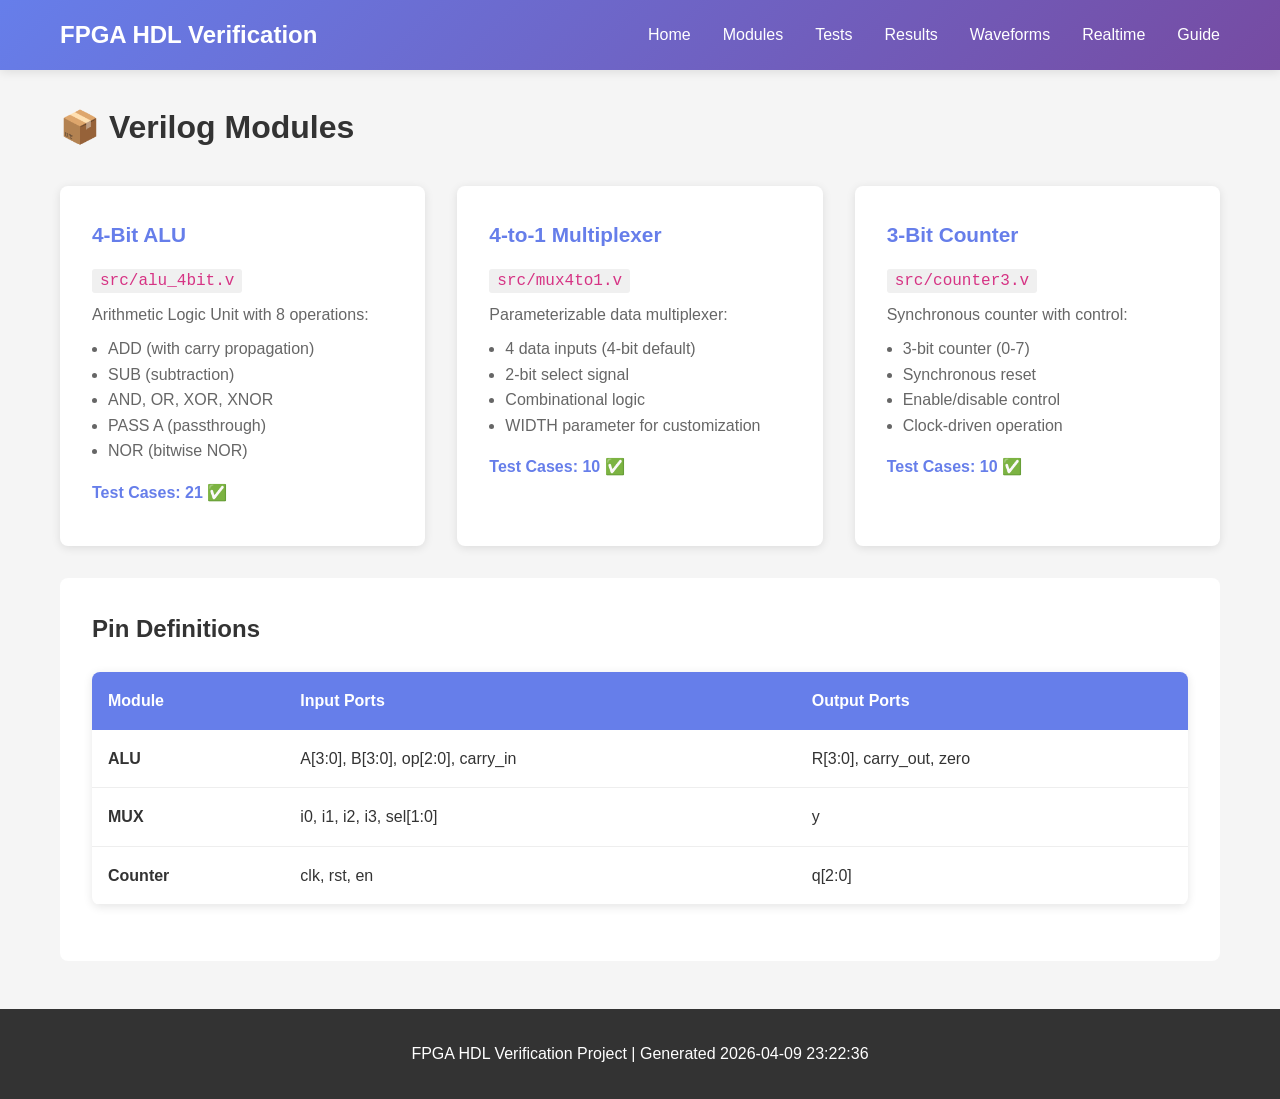
==== site/modules.html @ d2862dce "Initial commit: VLSI project with realtime waveform viewer" ====
<!DOCTYPE html>
<html lang="en">
<head>
    <meta charset="UTF-8">
    <meta name="viewport" content="width=device-width, initial-scale=1.0">
    <title>Modules - FPGA HDL Verification</title>
    <link rel="stylesheet" href="styles.css">
</head>
<body>
    
    <nav class="navbar">
        <div class="container">
            <div class="nav-brand">FPGA HDL Verification</div>
            <ul class="nav-menu">
                <li><a href="index.html">Home</a></li>
                <li><a href="modules.html">Modules</a></li>
                <li><a href="testbenches.html">Tests</a></li>
                <li><a href="results.html">Results</a></li>
                <li><a href="waveforms.html">Waveforms</a></li>
                <li><a href="realtime.html">Realtime</a></li>
                <li><a href="guide.html">Guide</a></li>
            </ul>
        </div>
    </nav>
    
    
    <main>
        <h1>📦 Verilog Modules</h1>
        
        <div class="card-grid">
            <div class="card">
                <h3>4-Bit ALU</h3>
                <p><code>src/alu_4bit.v</code></p>
                <p>Arithmetic Logic Unit with 8 operations:</p>
                <ul style="margin-left: 1rem; color: #666;">
                    <li>ADD (with carry propagation)</li>
                    <li>SUB (subtraction)</li>
                    <li>AND, OR, XOR, XNOR</li>
                    <li>PASS A (passthrough)</li>
                    <li>NOR (bitwise NOR)</li>
                </ul>
                <p style="margin-top: 1rem; color: #667eea;"><strong>Test Cases: 21</strong> ✅</p>
            </div>
            
            <div class="card">
                <h3>4-to-1 Multiplexer</h3>
                <p><code>src/mux4to1.v</code></p>
                <p>Parameterizable data multiplexer:</p>
                <ul style="margin-left: 1rem; color: #666;">
                    <li>4 data inputs (4-bit default)</li>
                    <li>2-bit select signal</li>
                    <li>Combinational logic</li>
                    <li>WIDTH parameter for customization</li>
                </ul>
                <p style="margin-top: 1rem; color: #667eea;"><strong>Test Cases: 10</strong> ✅</p>
            </div>
            
            <div class="card">
                <h3>3-Bit Counter</h3>
                <p><code>src/counter3.v</code></p>
                <p>Synchronous counter with control:</p>
                <ul style="margin-left: 1rem; color: #666;">
                    <li>3-bit counter (0-7)</li>
                    <li>Synchronous reset</li>
                    <li>Enable/disable control</li>
                    <li>Clock-driven operation</li>
                </ul>
                <p style="margin-top: 1rem; color: #667eea;"><strong>Test Cases: 10</strong> ✅</p>
            </div>
        </div>
        
        <section style="background: white; padding: 2rem; border-radius: 8px; margin-top: 2rem;">
            <h2>Pin Definitions</h2>
            <table>
                <tr>
                    <th>Module</th>
                    <th>Input Ports</th>
                    <th>Output Ports</th>
                </tr>
                <tr>
                    <td><strong>ALU</strong></td>
                    <td>A[3:0], B[3:0], op[2:0], carry_in</td>
                    <td>R[3:0], carry_out, zero</td>
                </tr>
                <tr>
                    <td><strong>MUX</strong></td>
                    <td>i0, i1, i2, i3, sel[1:0]</td>
                    <td>y</td>
                </tr>
                <tr>
                    <td><strong>Counter</strong></td>
                    <td>clk, rst, en</td>
                    <td>q[2:0]</td>
                </tr>
            </table>
        </section>
    </main>
    
    <footer>
        <p>FPGA HDL Verification Project | Generated 2026-04-09 23:22:36</p>
    </footer>
</body>
</html>
---- site/styles.css ----
* {
        margin: 0;
        padding: 0;
        box-sizing: border-box;
    }
    
    body {
        font-family: -apple-system, BlinkMacSystemFont, 'Segoe UI', Roboto, Oxygen, Ubuntu, Cantarell, sans-serif;
        line-height: 1.6;
        color: #333;
        background: #f5f5f5;
    }
    
    .navbar {
        background: linear-gradient(135deg, #667eea 0%, #764ba2 100%);
        color: white;
        padding: 1rem 0;
        box-shadow: 0 2px 10px rgba(0,0,0,0.1);
        position: sticky;
        top: 0;
        z-index: 100;
    }
    
    .container {
        max-width: 1200px;
        margin: 0 auto;
        padding: 0 20px;
        display: flex;
        justify-content: space-between;
        align-items: center;
    }
    
    .nav-brand {
        font-size: 1.5rem;
        font-weight: bold;
    }
    
    .nav-menu {
        display: flex;
        list-style: none;
        gap: 2rem;
    }
    
    .nav-menu a {
        color: white;
        text-decoration: none;
        transition: opacity 0.3s;
    }
    
    .nav-menu a:hover {
        opacity: 0.8;
    }
    
    main {
        max-width: 1200px;
        margin: 2rem auto;
        padding: 0 20px;
    }
    
    .hero {
        background: white;
        padding: 3rem;
        border-radius: 8px;
        box-shadow: 0 2px 10px rgba(0,0,0,0.1);
        margin-bottom: 2rem;
    }
    
    .hero h1 {
        color: #667eea;
        font-size: 2.5rem;
        margin-bottom: 1rem;
    }
    
    .hero p {
        font-size: 1.1rem;
        color: #666;
        margin-bottom: 1.5rem;
    }
    
    .stats {
        display: grid;
        grid-template-columns: repeat(auto-fit, minmax(200px, 1fr));
        gap: 1.5rem;
        margin: 2rem 0;
    }
    
    .stat-card {
        background: white;
        padding: 1.5rem;
        border-radius: 8px;
        text-align: center;
        box-shadow: 0 2px 10px rgba(0,0,0,0.1);
    }
    
    .stat-number {
        color: #667eea;
        font-size: 2rem;
        font-weight: bold;
    }
    
    .stat-label {
        color: #666;
        font-size: 0.9rem;
        margin-top: 0.5rem;
    }
    
    .card-grid {
        display: grid;
        grid-template-columns: repeat(auto-fit, minmax(300px, 1fr));
        gap: 2rem;
        margin: 2rem 0;
    }
    
    .card {
        background: white;
        padding: 2rem;
        border-radius: 8px;
        box-shadow: 0 2px 10px rgba(0,0,0,0.1);
        transition: transform 0.3s, box-shadow 0.3s;
    }
    
    .card:hover {
        transform: translateY(-5px);
        box-shadow: 0 5px 20px rgba(0,0,0,0.15);
    }
    
    .card h3 {
        color: #667eea;
        margin-bottom: 1rem;
        font-size: 1.3rem;
    }
    
    .card p {
        color: #666;
        margin-bottom: 0.5rem;
    }
    
    code {
        background: #f0f0f0;
        padding: 0.2rem 0.5rem;
        border-radius: 3px;
        font-family: 'Courier New', monospace;
        color: #d63384;
    }
    
    pre {
        background: #2d2d2d;
        color: #f8f8f2;
        padding: 1rem;
        border-radius: 8px;
        overflow-x: auto;
        margin: 1rem 0;
        font-family: 'Courier New', monospace;
        font-size: 0.9rem;
    }
    
    .success {
        color: #28a745;
        font-weight: bold;
    }
    
    .badge {
        display: inline-block;
        background: #667eea;
        color: white;
        padding: 0.35rem 0.75rem;
        border-radius: 20px;
        font-size: 0.85rem;
        margin-right: 0.5rem;
        margin-bottom: 0.5rem;
    }
    
    footer {
        background: #333;
        color: white;
        text-align: center;
        padding: 2rem;
        margin-top: 3rem;
    }
    
    table {
        width: 100%;
        border-collapse: collapse;
        background: white;
        margin: 1.5rem 0;
        border-radius: 8px;
        overflow: hidden;
        box-shadow: 0 2px 10px rgba(0,0,0,0.1);
    }
    
    th {
        background: #667eea;
        color: white;
        padding: 1rem;
        text-align: left;
        font-weight: bold;
    }
    
    td {
        padding: 1rem;
        border-bottom: 1px solid #eee;
    }
    
    tr:hover {
        background: #f9f9f9;
    }
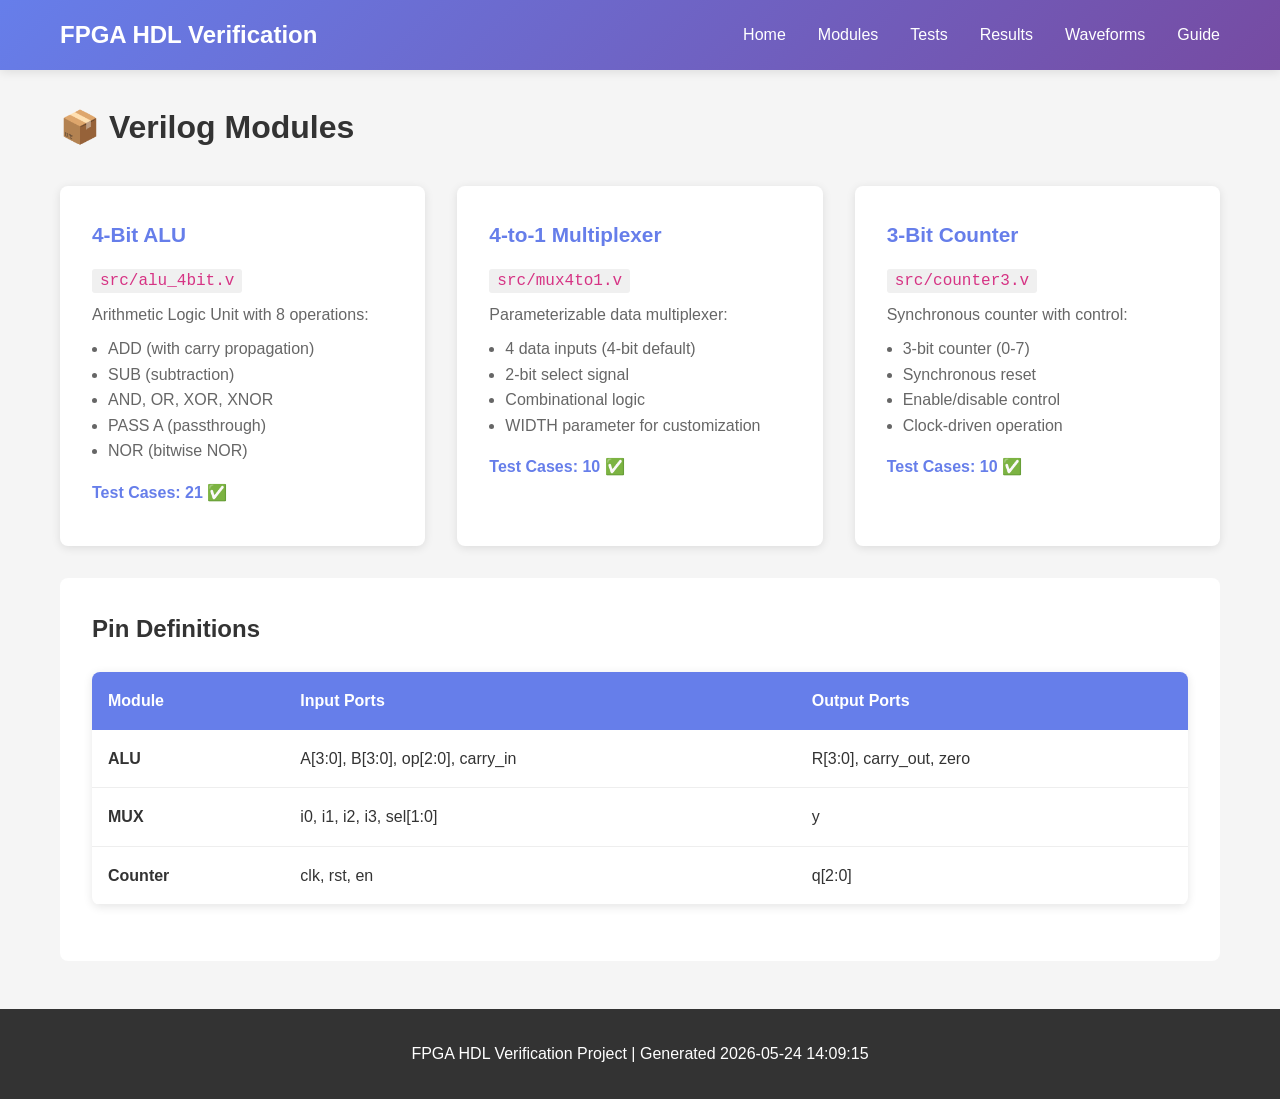
==== commit d65a5641: "first commit" ====
--- a/site/modules.html
+++ b/site/modules.html
@@ -17,7 +17,6 @@
                 <li><a href="testbenches.html">Tests</a></li>
                 <li><a href="results.html">Results</a></li>
                 <li><a href="waveforms.html">Waveforms</a></li>
-                <li><a href="realtime.html">Realtime</a></li>
                 <li><a href="guide.html">Guide</a></li>
             </ul>
         </div>
@@ -97,7 +96,7 @@
     </main>
     
     <footer>
-        <p>FPGA HDL Verification Project | Generated 2026-04-09 23:22:36</p>
+        <p>FPGA HDL Verification Project | Generated 2026-05-24 14:09:15</p>
     </footer>
 </body>
 </html>
